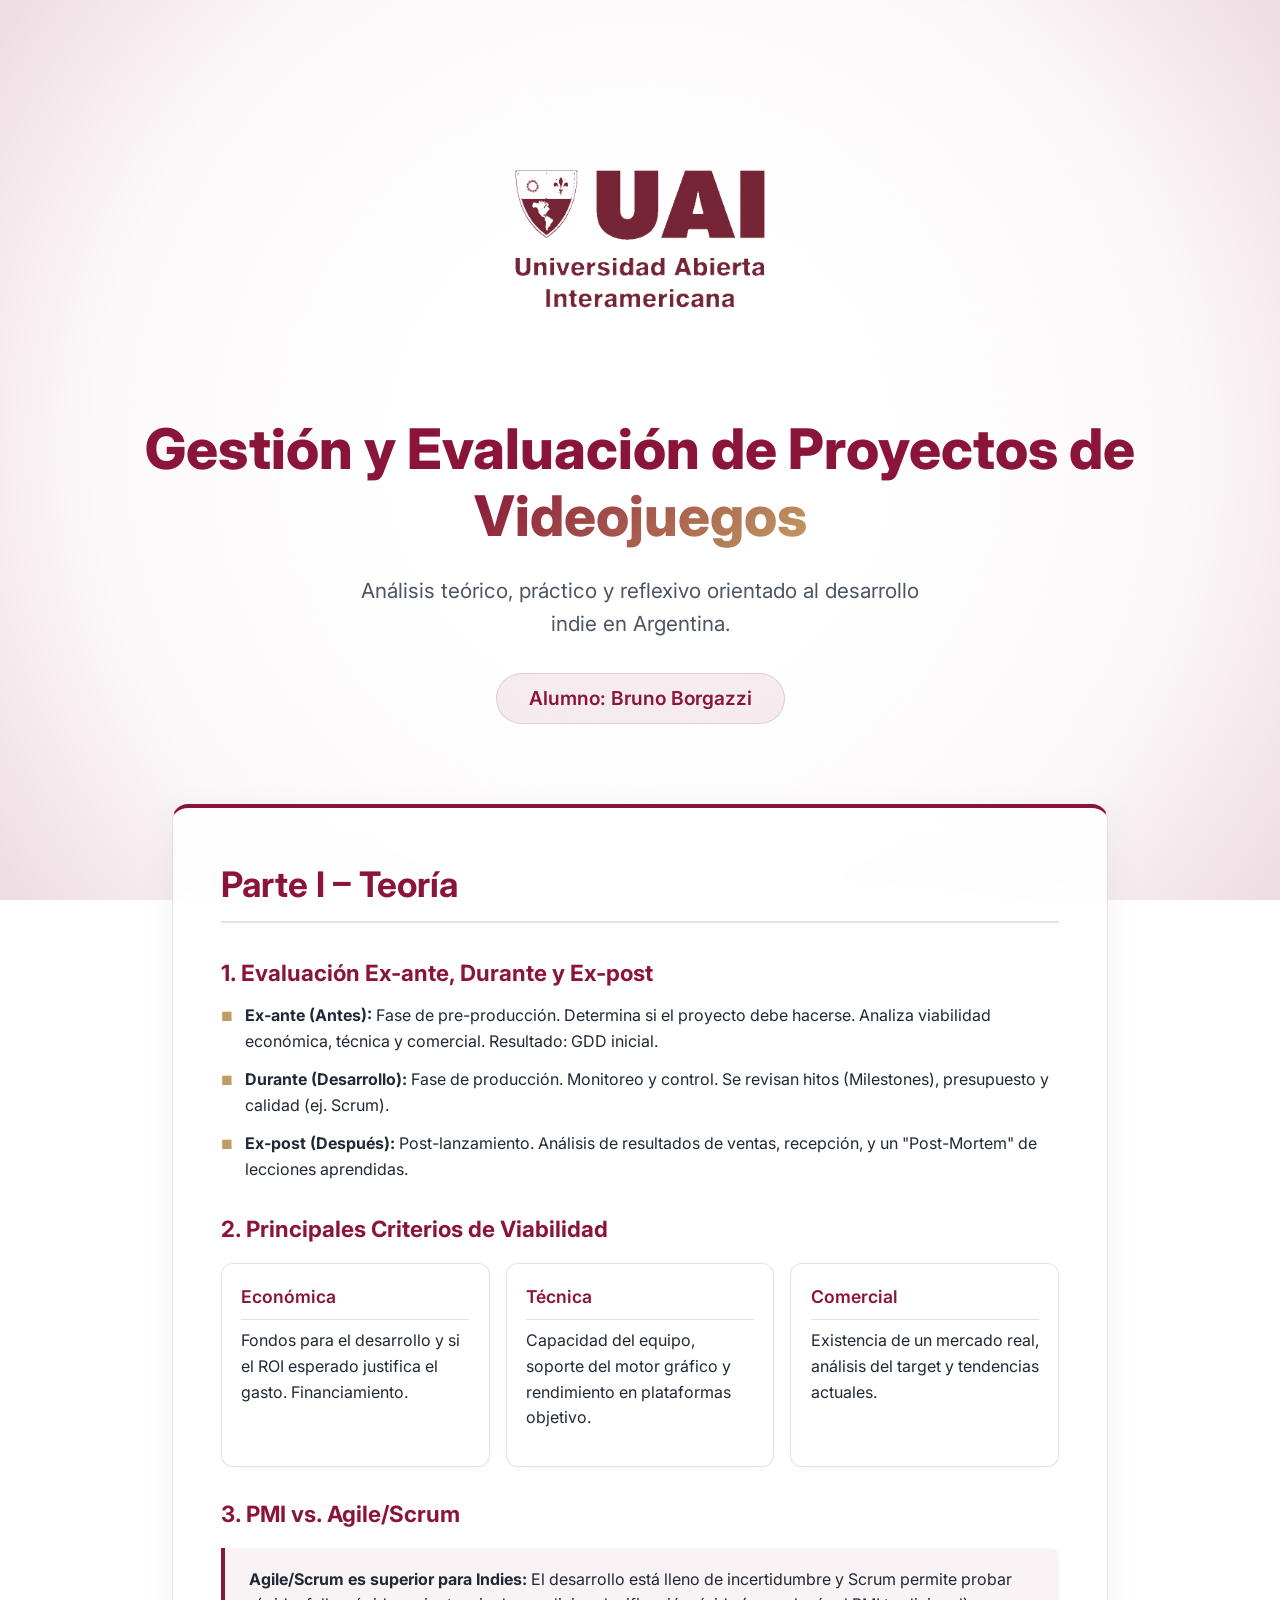
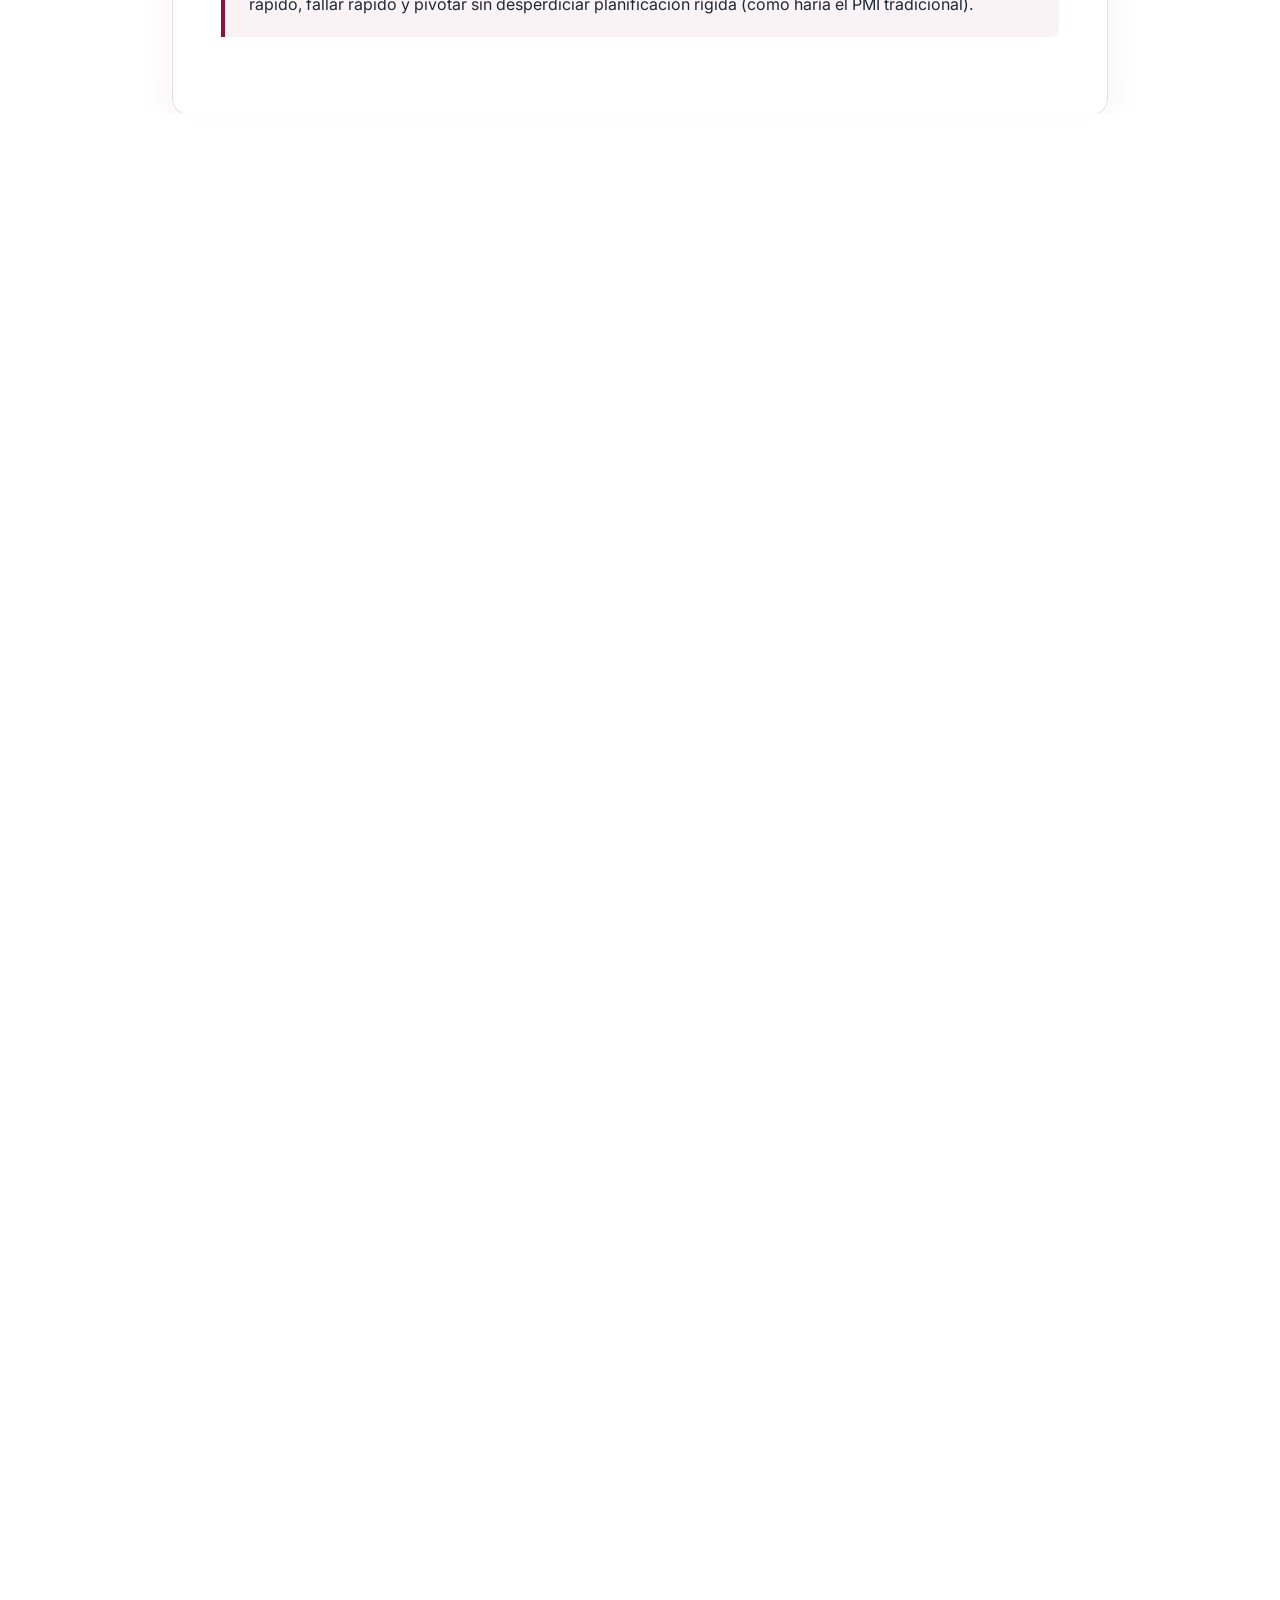
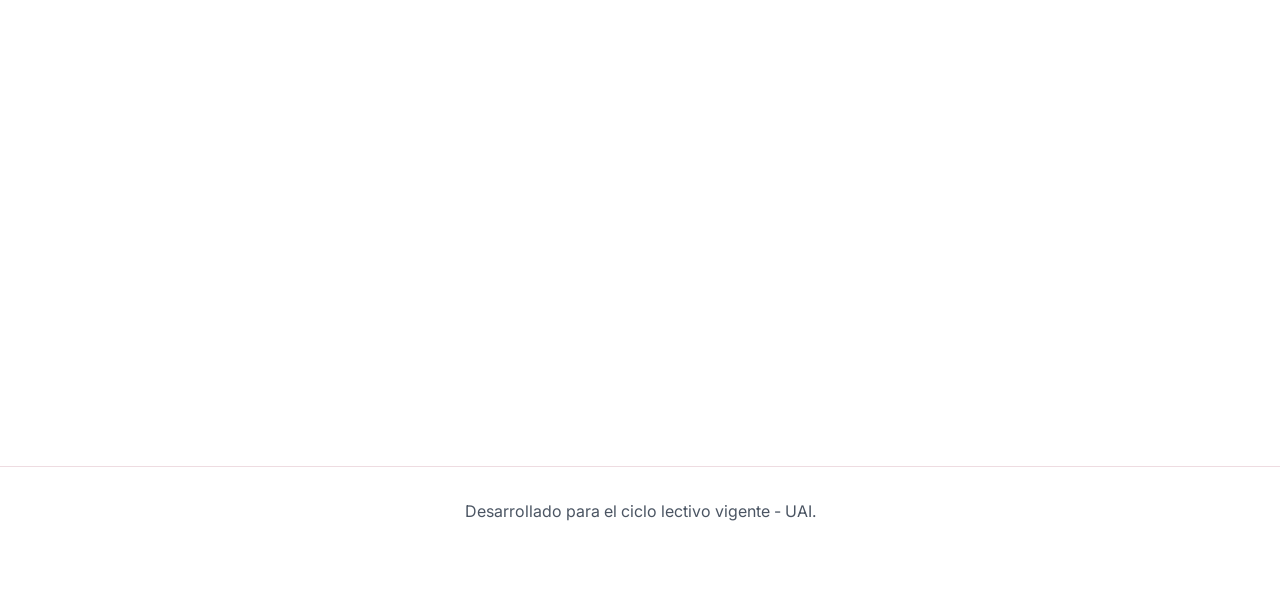
==== docs/index.html @ e212286d "Fix: Mover archivos a carpeta docs para coincidir con la configuración de GitHub Pages" ====
<!DOCTYPE html>
<html lang="es">
<head>
    <meta charset="UTF-8">
    <meta name="viewport" content="width=device-width, initial-scale=1.0">
    <title>Administración de Proyectos en Videojuegos - UAI</title>
    <meta name="description" content="Presentación interactiva de evaluación, planificación y viabilidad en proyectos de videojuegos indie.">
    <link rel="icon" type="image/svg+xml" href="favicon.svg">
    <link rel="preconnect" href="https://fonts.googleapis.com">
    <link rel="preconnect" href="https://fonts.gstatic.com" crossorigin>
    <link href="https://fonts.googleapis.com/css2?family=Inter:wght@300;400;600;800&display=swap" rel="stylesheet">
    <link rel="stylesheet" href="styles.css">
</head>
<body>
    <div class="background-effects"></div>

    <header class="hero container fade-in">
        <div class="logo-container">
            <img src="./LogoUAI-ezgif.com-remove-background.png" alt="Universidad Abierta Interamericana" class="uai-logo">
        </div>
        <h1>Gestión y Evaluación de Proyectos de <span class="text-gradient">Videojuegos</span></h1>
        <p class="subtitle">Análisis teórico, práctico y reflexivo orientado al desarrollo indie en Argentina.</p>
        <p class="student-name">Alumno: Bruno Borgazzi</p>
    </header>

    <main class="container">
        
        <!-- PARTE I -->
        <section class="glass-card fade-in" style="animation-delay: 0.2s;">
            <h2 class="section-title">Parte I – Teoría</h2>
            
            <div class="content-block">
                <h3>1. Evaluación Ex-ante, Durante y Ex-post</h3>
                <ul class="styled-list">
                    <li><strong>Ex-ante (Antes):</strong> Fase de pre-producción. Determina si el proyecto debe hacerse. Analiza viabilidad económica, técnica y comercial. Resultado: GDD inicial.</li>
                    <li><strong>Durante (Desarrollo):</strong> Fase de producción. Monitoreo y control. Se revisan hitos (Milestones), presupuesto y calidad (ej. Scrum).</li>
                    <li><strong>Ex-post (Después):</strong> Post-lanzamiento. Análisis de resultados de ventas, recepción, y un "Post-Mortem" de lecciones aprendidas.</li>
                </ul>
            </div>

            <div class="content-block">
                <h3>2. Principales Criterios de Viabilidad</h3>
                <div class="grid-cards">
                    <div class="mini-card">
                        <h4>Económica</h4>
                        <p>Fondos para el desarrollo y si el ROI esperado justifica el gasto. Financiamiento.</p>
                    </div>
                    <div class="mini-card">
                        <h4>Técnica</h4>
                        <p>Capacidad del equipo, soporte del motor gráfico y rendimiento en plataformas objetivo.</p>
                    </div>
                    <div class="mini-card">
                        <h4>Comercial</h4>
                        <p>Existencia de un mercado real, análisis del target y tendencias actuales.</p>
                    </div>
                </div>
            </div>

            <div class="content-block">
                <h3>3. PMI vs. Agile/Scrum</h3>
                <div class="highlight-box">
                    <strong>Agile/Scrum es superior para Indies:</strong> El desarrollo está lleno de incertidumbre y Scrum permite probar rápido, fallar rápido y pivotar sin desperdiciar planificación rígida (como haría el PMI tradicional).
                </div>
            </div>
        </section>

        <!-- PARTE II -->
        <section class="glass-card fade-in" style="animation-delay: 0.4s;">
            <h2 class="section-title">Parte II – Práctica <span class="subtitle-inline">Proyecto: "SandCastleMaker"</span></h2>
            
            <div class="content-block">
                <h3>1. Plan de Proyecto</h3>
                <ul class="styled-list">
                    <li><strong>Objetivos:</strong> Completar el desarrollo de un juego de físicas (puzzles con arena húmeda/seca y giroscopio) en Unity. Publicar en plataformas móviles (Android/iOS) y Steam en un plazo de 8-10 meses.</li>
                </ul>
                
                <h4>Cronograma (Hitos)</h4>
                <div class="timeline">
                    <div class="timeline-item"><strong>Mes 1-2:</strong> Pre-producción (GDD, prototipo de físicas de arena, GyroGravity).</div>
                    <div class="timeline-item"><strong>Mes 3-4:</strong> Vertical Slice (SandSpawner funcional, primeros niveles, UI base).</div>
                    <div class="timeline-item"><strong>Mes 5-7:</strong> Producción (Diseño de niveles complejos, KillZones, GoalAreas, pulido de mecánicas).</div>
                    <div class="timeline-item"><strong>Mes 8:</strong> Integración final (Música, SFX, transiciones de escenas).</div>
                    <div class="timeline-item"><strong>Mes 9-10:</strong> QA (Pruebas de rendimiento en múltiples celulares), Beta Testing y Lanzamiento.</div>
                </div>

                <p><strong>Presupuesto Estimado:</strong> Adaptado a un equipo indie de 2-3 personas (Sueldos, herramientas Unity, licencias de assets, campaña de marketing en redes).</p>
            </div>

            <div class="content-block">
                <h3>2. Matriz de Evaluación de Riesgos</h3>
                <div class="table-container">
                    <table>
                        <thead>
                            <tr>
                                <th>Riesgo</th>
                                <th>Probabilidad</th>
                                <th>Impacto</th>
                                <th>Mitigación</th>
                            </tr>
                        </thead>
                        <tbody>
                            <tr>
                                <td>Bugs de físicas y caída de FPS</td>
                                <td><span class="badge high">Alta</span></td>
                                <td><span class="badge critical">Crítico</span></td>
                                <td>Optimización temprana del código (ej. <em>SandPoolManager</em>) y profiling constante en móviles.</td>
                            </tr>
                            <tr>
                                <td>Mala respuesta del giroscopio</td>
                                <td><span class="badge medium">Media</span></td>
                                <td><span class="badge high">Alto</span></td>
                                <td>Realizar <em>playtesting</em> semanal y ofrecer alternativas de control táctil estándar.</td>
                            </tr>
                            <tr>
                                <td>Retraso en diseño de niveles</td>
                                <td><span class="badge medium">Media</span></td>
                                <td><span class="badge medium">Medio</span></td>
                                <td>Crear herramientas de <em>Level Design</em> ágiles dentro de Unity.</td>
                            </tr>
                            <tr>
                                <td>Fuga de personal clave</td>
                                <td><span class="badge medium">Media</span></td>
                                <td><span class="badge critical">Crítico</span></td>
                                <td>Mantener el código limpio, comentado y usar repositorios con Control de Versiones estricto (Git).</td>
                            </tr>
                        </tbody>
                    </table>
                </div>
            </div>

            <div class="content-block">
                <h3>3. Informe de Viabilidad</h3>
                <p>El proyecto es <strong>factible</strong>. Técnicamente, el equipo ya domina la creación de físicas y <em>pooling</em> en Unity. A nivel comercial, los juegos de puzzles físicos (*casual games*) tienen un mercado masivo en móviles, aunque requerirá un gran esfuerzo de marketing para lograr visibilidad orgánica en las <em>App Stores</em>.</p>
            </div>
        </section>

        <!-- PARTE III -->
        <section class="glass-card fade-in" style="animation-delay: 0.6s;">
            <h2 class="section-title">Parte III – Reflexión Crítica</h2>
            
            <div class="content-block">
                <h3>1. Rol de la administración en Argentina</h3>
                <p>En el país, es una herramienta de <strong>supervivencia</strong>. Las variables macroeconómicas obligan a la agilidad; un mal cálculo devela los fondos. Agile es vital para tener productos listos rápidamente. Además, es clave gestionar sin <em>crunch</em> para retener el talento local frente al mercado exterior.</p>
            </div>

            <div class="content-block">
                <h3>2. Escalabilidad a nivel Global/AAA</h3>
                <ul class="styled-list">
                    <li><strong>Modelo Híbrido:</strong> Cascada para planificación macro con inversores, y Scrum para equipos pequeños (escuadrones).</li>
                    <li><strong>Departamentalización:</strong> Roles dedicados estrictos (Productor Ejecutivo, QA Leads, Directores de Arte).</li>
                    <li><strong>Gestión de Riesgos Internacional:</strong> Contemplar presupuesto para localización masiva, certificación en consolas (TRC/Lotcheck) y eventos globales.</li>
                </ul>
            </div>
        </section>
        
    </main>

    <footer class="fade-in" style="animation-delay: 0.8s;">
        <div class="container">
            <p>Desarrollado para el ciclo lectivo vigente - UAI.</p>
        </div>
    </footer>
</body>
</html>
---- docs/styles.css ----
:root {
    /* UAI Formal Theme - Light Mode */
    --bg-color: #ffffff;
    --text-main: #1f2937;
    --text-muted: #4b5563;
    --primary: #8a1538; /* UAI Burgundy/Bordeaux */
    --primary-glow: rgba(138, 21, 56, 0.1);
    --secondary: #c29b62; /* Gold accent */
    --glass-bg: rgba(255, 255, 255, 0.85);
    --glass-border: rgba(138, 21, 56, 0.15);
    
    --badge-high: #d97706; /* Darker for light bg */
    --badge-medium: #2563eb;
    --badge-critical: #dc2626;
}

* {
    margin: 0;
    padding: 0;
    box-sizing: border-box;
}

body {
    font-family: 'Inter', sans-serif;
    background-color: var(--bg-color);
    color: var(--text-main);
    line-height: 1.6;
    overflow-x: hidden;
    position: relative;
}

/* Background effects */
.background-effects {
    position: fixed;
    top: 0;
    left: 0;
    width: 100vw;
    height: 100vh;
    z-index: -1;
    overflow: hidden;
    background: radial-gradient(circle at center, #ffffff 30%, rgba(138, 21, 56, 0.03) 70%, rgba(138, 21, 56, 0.15) 100%);
}

/* Layout */
.container {
    max-width: 1000px;
    margin: 0 auto;
    padding: 0 2rem;
}

/* Hero Section */
.hero {
    padding: 6rem 0 4rem;
    text-align: center;
    display: flex;
    flex-direction: column;
    align-items: center;
}

.logo-container {
    margin-bottom: 2rem;
    background: transparent;
    padding: 0;
}

.uai-logo {
    max-width: 280px;
    height: auto;
    object-fit: contain;
}

h1 {
    font-size: 3.5rem;
    font-weight: 800;
    margin-bottom: 1.5rem;
    line-height: 1.2;
    color: var(--primary);
}

.text-gradient {
    background: linear-gradient(135deg, var(--primary), var(--secondary));
    -webkit-background-clip: text;
    -webkit-text-fill-color: transparent;
    background-clip: text;
}

.subtitle {
    font-size: 1.3rem;
    color: var(--text-muted);
    font-weight: 400;
    max-width: 600px;
    margin: 0 auto;
}

.student-name {
    font-size: 1.2rem;
    font-weight: 600;
    color: var(--primary);
    margin-top: 2rem;
    background: rgba(138, 21, 56, 0.08);
    padding: 0.6rem 2rem;
    border-radius: 30px;
    border: 1px solid rgba(138, 21, 56, 0.15);
    display: inline-block;
}

/* Glass Cards */
.glass-card {
    background: var(--glass-bg);
    backdrop-filter: blur(12px);
    -webkit-backdrop-filter: blur(12px);
    border: 1px solid var(--glass-border);
    border-radius: 16px;
    padding: 3rem;
    margin-bottom: 3rem;
    box-shadow: 0 10px 40px rgba(0, 0, 0, 0.05);
    border-top: 4px solid var(--primary); /* Accento formal en borde superior */
    transition: transform 0.3s ease, box-shadow 0.3s ease;
}

.glass-card:hover {
    transform: translateY(-5px);
    box-shadow: 0 15px 50px rgba(0, 0, 0, 0.1);
}

.section-title {
    font-size: 2.2rem;
    font-weight: 700;
    margin-bottom: 2rem;
    border-bottom: 2px solid var(--glass-border);
    padding-bottom: 0.5rem;
    display: flex;
    align-items: center;
    gap: 1rem;
    color: var(--primary);
}

.subtitle-inline {
    font-size: 1rem;
    font-weight: 600;
    color: var(--primary);
    background: rgba(194, 155, 98, 0.2);
    padding: 0.2rem 0.8rem;
    border-radius: 20px;
}

.content-block {
    margin-bottom: 1.8rem;
}

.content-block h3 {
    font-size: 1.4rem;
    color: var(--primary);
    margin-bottom: 0.8rem;
}

.content-block h4 {
    font-size: 1.1rem;
    color: var(--text-muted);
    margin: 1.5rem 0 0.5rem;
    font-weight: 600;
}

/* Typography & Lists */
p {
    margin-bottom: 1rem;
}

.styled-list {
    list-style: none;
}

.styled-list li {
    position: relative;
    padding-left: 1.5rem;
    margin-bottom: 0.8rem;
}

.styled-list li::before {
    content: "■";
    position: absolute;
    left: 0;
    color: var(--secondary);
    font-size: 0.8em;
    top: 0.25em;
}

/* Highlight Box */
.highlight-box {
    background: rgba(138, 21, 56, 0.05);
    border-left: 4px solid var(--primary);
    padding: 1.2rem 1.5rem;
    border-radius: 0 8px 8px 0;
    margin-top: 1rem;
}

/* Grid Cards */
.grid-cards {
    display: grid;
    grid-template-columns: repeat(auto-fit, minmax(200px, 1fr));
    gap: 1rem;
    margin-top: 1rem;
}

.mini-card {
    background: #ffffff;
    border: 1px solid var(--glass-border);
    padding: 1.2rem;
    border-radius: 12px;
    box-shadow: 0 2px 10px rgba(0,0,0,0.02);
}

.mini-card h4 {
    margin-top: 0;
    color: var(--primary);
    border-bottom: 1px solid var(--glass-border);
    padding-bottom: 0.5rem;
}

/* Timeline */
.timeline {
    border-left: 2px solid var(--secondary);
    padding-left: 1.5rem;
    margin-top: 1rem;
    margin-bottom: 1rem;
}

.timeline-item {
    position: relative;
    margin-bottom: 0.5rem;
}

.timeline-item::before {
    content: "";
    position: absolute;
    left: -1.85rem;
    top: 0.4rem;
    width: 10px;
    height: 10px;
    border-radius: 50%;
    background: var(--primary);
    box-shadow: 0 0 10px var(--primary-glow);
}

/* Tables */
.table-container {
    overflow-x: auto;
    margin-top: 1rem;
}

table {
    width: 100%;
    border-collapse: collapse;
    background: #ffffff;
    border-radius: 8px;
    overflow: hidden;
    border: 1px solid var(--glass-border);
}

th, td {
    padding: 0.8rem 1rem;
    text-align: left;
    border-bottom: 1px solid var(--glass-border);
}

th {
    background: rgba(138, 21, 56, 0.05);
    font-weight: 700;
    color: var(--primary);
}

tr:hover td {
    background: rgba(138, 21, 56, 0.02);
}

/* Badges */
.badge {
    padding: 0.2rem 0.6rem;
    border-radius: 12px;
    font-size: 0.85rem;
    font-weight: 600;
}

.badge.high { background: rgba(245, 158, 11, 0.15); color: var(--badge-high); }
.badge.medium { background: rgba(59, 130, 246, 0.15); color: var(--badge-medium); }
.badge.critical { background: rgba(239, 68, 68, 0.15); color: var(--badge-critical); }

footer {
    text-align: center;
    padding: 2rem 0;
    color: var(--text-muted);
    border-top: 1px solid var(--glass-border);
    margin-top: 2rem;
    margin-bottom: 2rem;
}

/* Animations */
.fade-in {
    opacity: 0;
    animation: fadeIn 1s ease-out forwards;
}

@keyframes fadeIn {
    from { opacity: 0; transform: translateY(20px); }
    to { opacity: 1; transform: translateY(0); }
}

/* Responsive / Mobile */
@media (max-width: 768px) {
    body {
        font-size: 15px; 
    }

    .hero { 
        padding: 4rem 0 2rem; 
    }

    .container {
        padding: 0 1rem; /* Reducimos los márgenes a los lados */
    }

    .uai-logo {
        max-width: 180px;
    }

    h1 { 
        font-size: 2.2rem; 
    }

    /* Mantenemos los modales bonitos, solo reducimos un poco el padding interno para que entre más texto */
    .glass-card { 
        padding: 1.8rem; 
        border-radius: 12px;
        margin-bottom: 2rem;
    }

    .section-title { 
        font-size: 1.6rem; 
        flex-direction: column;
        align-items: flex-start;
        gap: 0.5rem;
    }
}
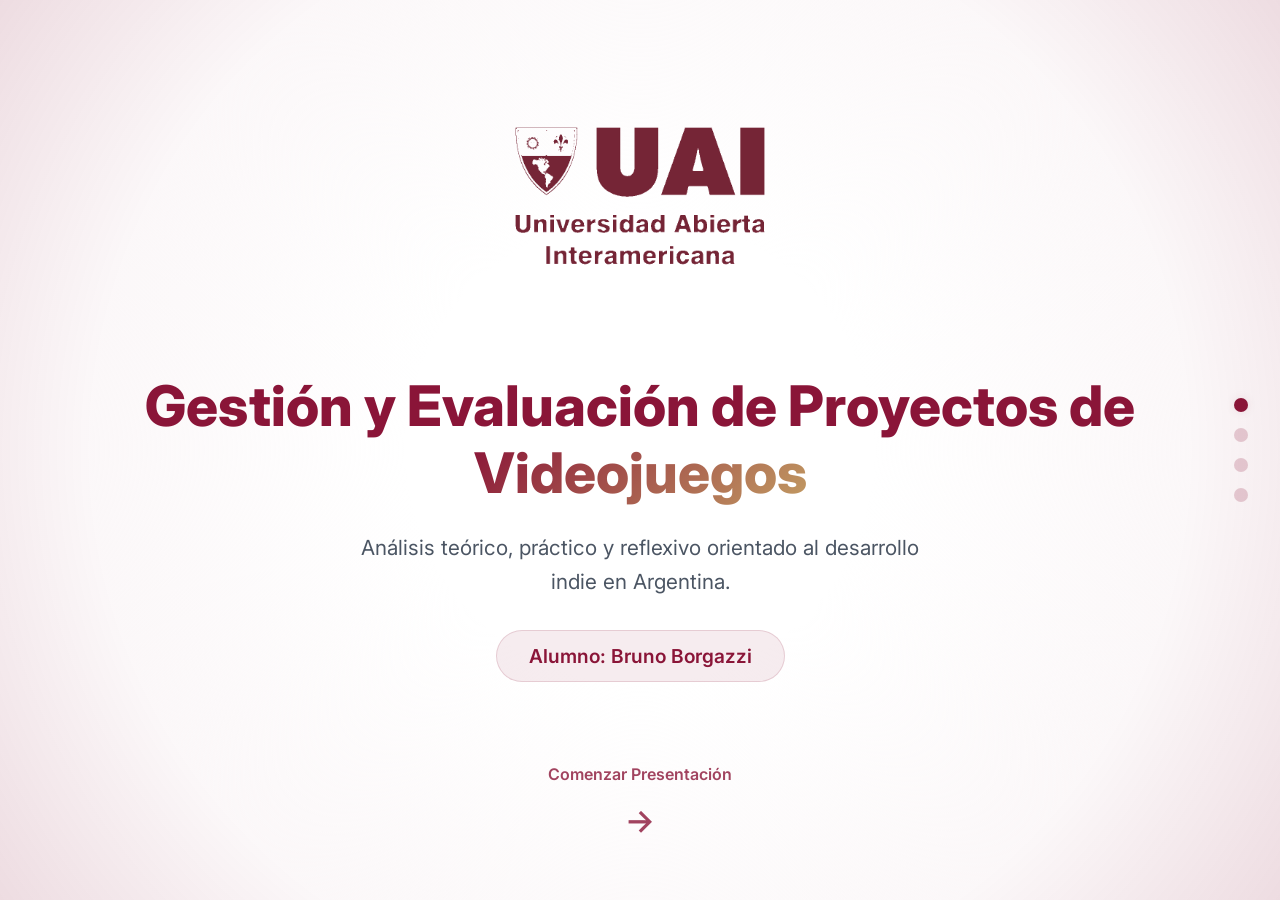
==== commit b60655db: "Fix: Restaurar presentacion por diapositivas interactiva en PC, manteniendo formato Landing Page exc" ====
--- a/docs/index.html
+++ b/docs/index.html
@@ -14,151 +14,247 @@
 <body>
     <div class="background-effects"></div>
 
-    <header class="hero container fade-in">
-        <div class="logo-container">
-            <img src="./LogoUAI-ezgif.com-remove-background.png" alt="Universidad Abierta Interamericana" class="uai-logo">
-        </div>
-        <h1>Gestión y Evaluación de Proyectos de <span class="text-gradient">Videojuegos</span></h1>
-        <p class="subtitle">Análisis teórico, práctico y reflexivo orientado al desarrollo indie en Argentina.</p>
-        <p class="student-name">Alumno: Bruno Borgazzi</p>
-    </header>
-
-    <main class="container">
-        
+    <div class="slider-nav">
+        <div class="nav-dot active" onclick="goToSlide(0)"></div>
+        <div class="nav-dot" onclick="goToSlide(1)"></div>
+        <div class="nav-dot" onclick="goToSlide(2)"></div>
+        <div class="nav-dot" onclick="goToSlide(3)"></div>
+    </div>
+
+    <div id="presentation">
+        <!-- PORTADA -->
+        <section class="slide active">
+            <div class="slide-content slide-hero">
+                <div class="logo-container">
+                    <img src="./LogoUAI-ezgif.com-remove-background.png" alt="Universidad Abierta Interamericana" class="uai-logo">
+                </div>
+                <h1>Gestión y Evaluación de Proyectos de <span class="text-gradient">Videojuegos</span></h1>
+                <p class="subtitle">Análisis teórico, práctico y reflexivo orientado al desarrollo indie en Argentina.</p>
+                <p class="student-name">Alumno: Bruno Borgazzi</p>
+                
+                <div class="scroll-indicator" onclick="goToSlide(1)">
+                    <span>Comenzar Presentación</span>
+                    <div class="arrow-nav">→</div>
+                </div>
+            </div>
+        </section>
+
         <!-- PARTE I -->
-        <section class="glass-card fade-in" style="animation-delay: 0.2s;">
-            <h2 class="section-title">Parte I – Teoría</h2>
+        <section class="slide">
+            <div class="slide-content glass-card slide-scrollable">
+                <h2 class="section-title">Parte I – Teoría</h2>
+                
+                <div class="content-block">
+                    <h3>1. Evaluación Ex-ante, Durante y Ex-post</h3>
+                    <ul class="styled-list">
+                        <li><strong>Ex-ante (Antes):</strong> Fase de pre-producción. Determina si el proyecto debe hacerse. Analiza viabilidad económica, técnica y comercial. Resultado: GDD inicial.</li>
+                        <li><strong>Durante (Desarrollo):</strong> Fase de producción. Monitoreo y control. Se revisan hitos (Milestones), presupuesto y calidad (ej. Scrum).</li>
+                        <li><strong>Ex-post (Después):</strong> Post-lanzamiento. Análisis de resultados de ventas, recepción, y un "Post-Mortem" de lecciones aprendidas.</li>
+                    </ul>
+                </div>
+
+                <div class="content-block">
+                    <h3>2. Principales Criterios de Viabilidad</h3>
+                    <div class="grid-cards">
+                        <div class="mini-card">
+                            <h4>Económica</h4>
+                            <p>Fondos para el desarrollo y si el ROI esperado justifica el gasto. Financiamiento.</p>
+                        </div>
+                        <div class="mini-card">
+                            <h4>Técnica</h4>
+                            <p>Capacidad del equipo, soporte del motor gráfico y rendimiento en plataformas objetivo.</p>
+                        </div>
+                        <div class="mini-card">
+                            <h4>Comercial</h4>
+                            <p>Existencia de un mercado real, análisis del target y tendencias actuales.</p>
+                        </div>
+                    </div>
+                </div>
+
+                <div class="content-block">
+                    <h3>3. PMI vs. Agile/Scrum</h3>
+                    <div class="highlight-box">
+                        <strong>Agile/Scrum es superior para Indies:</strong> El desarrollo está lleno de incertidumbre y Scrum permite probar rápido, fallar rápido y pivotar sin desperdiciar planificación rígida (como haría el PMI tradicional).
+                    </div>
+                </div>
+            </div>
+        </section>
+
+        <!-- PARTE II -->
+        <section class="slide">
+            <div class="slide-content glass-card slide-scrollable">
+                <h2 class="section-title">Parte II – Práctica <span class="subtitle-inline">Proyecto: "SandCastleMaker"</span></h2>
+                
+                <div class="content-block">
+                    <h3>1. Plan de Proyecto</h3>
+                    <ul class="styled-list">
+                        <li><strong>Objetivos:</strong> Completar el desarrollo de un juego de físicas (puzzles con arena húmeda/seca y giroscopio) en Unity. Publicar en plataformas móviles (Android/iOS) y Steam en un plazo de 8-10 meses.</li>
+                    </ul>
+                    
+                    <h4>Cronograma (Hitos)</h4>
+                    <div class="timeline">
+                        <div class="timeline-item"><strong>Mes 1-2:</strong> Pre-producción (GDD, prototipo de físicas de arena, GyroGravity).</div>
+                        <div class="timeline-item"><strong>Mes 3-4:</strong> Vertical Slice (SandSpawner funcional, primeros niveles, UI base).</div>
+                        <div class="timeline-item"><strong>Mes 5-7:</strong> Producción (Diseño de niveles complejos, KillZones, GoalAreas, pulido de mecánicas).</div>
+                        <div class="timeline-item"><strong>Mes 8:</strong> Integración final (Música, SFX, transiciones de escenas).</div>
+                        <div class="timeline-item"><strong>Mes 9-10:</strong> QA (Pruebas de rendimiento en múltiples celulares), Beta Testing y Lanzamiento.</div>
+                    </div>
+
+                    <p><strong>Presupuesto Estimado:</strong> Adaptado a un equipo indie de 2-3 personas (Sueldos, herramientas Unity, licencias de assets, campaña de marketing en redes).</p>
+                </div>
+
+                <div class="content-block">
+                    <h3>2. Matriz de Evaluación de Riesgos</h3>
+                    <div class="table-container">
+                        <table>
+                            <thead>
+                                <tr>
+                                    <th>Riesgo</th>
+                                    <th>Probabilidad</th>
+                                    <th>Impacto</th>
+                                    <th>Mitigación</th>
+                                </tr>
+                            </thead>
+                            <tbody>
+                                <tr>
+                                    <td>Bugs de físicas y caída de FPS</td>
+                                    <td><span class="badge high">Alta</span></td>
+                                    <td><span class="badge critical">Crítico</span></td>
+                                    <td>Optimización temprana del código (ej. <em>SandPoolManager</em>) y profiling constante en móviles.</td>
+                                </tr>
+                                <tr>
+                                    <td>Mala respuesta del giroscopio</td>
+                                    <td><span class="badge medium">Media</span></td>
+                                    <td><span class="badge high">Alto</span></td>
+                                    <td>Realizar <em>playtesting</em> semanal y ofrecer alternativas de control táctil estándar.</td>
+                                </tr>
+                                <tr>
+                                    <td>Retraso en diseño de niveles</td>
+                                    <td><span class="badge medium">Media</span></td>
+                                    <td><span class="badge medium">Medio</span></td>
+                                    <td>Crear herramientas de <em>Level Design</em> ágiles dentro de Unity.</td>
+                                </tr>
+                                <tr>
+                                    <td>Fuga de personal clave</td>
+                                    <td><span class="badge medium">Media</span></td>
+                                    <td><span class="badge critical">Crítico</span></td>
+                                    <td>Mantener el código limpio, comentado y usar repositorios con Control de Versiones estricto (Git).</td>
+                                </tr>
+                            </tbody>
+                        </table>
+                    </div>
+                </div>
+
+                <div class="content-block">
+                    <h3>3. Informe de Viabilidad</h3>
+                    <p>El proyecto es <strong>factible</strong>. Técnicamente, el equipo ya domina la creación de físicas y <em>pooling</em> en Unity. A nivel comercial, los juegos de puzzles físicos (*casual games*) tienen un mercado masivo en móviles, aunque requerirá un gran esfuerzo de marketing para lograr visibilidad orgánica en las <em>App Stores</em>.</p>
+                </div>
+            </div>
+        </section>
+
+        <!-- PARTE III -->
+        <section class="slide">
+            <div class="slide-content glass-card slide-scrollable">
+                <h2 class="section-title">Parte III – Reflexión Crítica</h2>
+                
+                <div class="content-block">
+                    <h3>1. Rol de la administración en Argentina</h3>
+                    <p>En el país, es una herramienta de <strong>supervivencia</strong>. Las variables macroeconómicas obligan a la agilidad; un mal cálculo devela los fondos. Agile es vital para tener productos listos rápidamente. Además, es clave gestionar sin <em>crunch</em> para retener el talento local frente al mercado exterior.</p>
+                </div>
+
+                <div class="content-block">
+                    <h3>2. Escalabilidad a nivel Global/AAA</h3>
+                    <ul class="styled-list">
+                        <li><strong>Modelo Híbrido:</strong> Cascada para planificación macro con inversores, y Scrum para equipos pequeños (escuadrones).</li>
+                        <li><strong>Departamentalización:</strong> Roles dedicados estrictos (Productor Ejecutivo, QA Leads, Directores de Arte).</li>
+                        <li><strong>Gestión de Riesgos Internacional:</strong> Contemplar presupuesto para localización masiva, certificación en consolas (TRC/Lotcheck) y eventos globales.</li>
+                    </ul>
+                </div>
+
+                <div class="scroll-indicator end-presentation" onclick="goToSlide(0)">
+                    <span>Volver al Inicio</span>
+                    <div class="arrow-nav left">←</div>
+                </div>
+            </div>
+        </section>
+    </div>
+
+    <script>
+        const slides = document.querySelectorAll('.slide');
+        const dots = document.querySelectorAll('.nav-dot');
+        let currentSlide = 0;
+        let isAnimating = false;
+        let isMobile = window.innerWidth <= 768;
+
+        window.addEventListener('resize', () => {
+            isMobile = window.innerWidth <= 768;
+        });
+
+        function goToSlide(n) {
+            // Si es móvil, la navegación por slides está desactivada (es landing page)
+            if (isMobile) {
+                // Hacemos scroll suave hasta la sección correspondiente
+                slides[n].scrollIntoView({ behavior: 'smooth' });
+                return;
+            }
+
+            if (isAnimating || n < 0 || n >= slides.length || n === currentSlide) return;
+            isAnimating = true;
             
-            <div class="content-block">
-                <h3>1. Evaluación Ex-ante, Durante y Ex-post</h3>
-                <ul class="styled-list">
-                    <li><strong>Ex-ante (Antes):</strong> Fase de pre-producción. Determina si el proyecto debe hacerse. Analiza viabilidad económica, técnica y comercial. Resultado: GDD inicial.</li>
-                    <li><strong>Durante (Desarrollo):</strong> Fase de producción. Monitoreo y control. Se revisan hitos (Milestones), presupuesto y calidad (ej. Scrum).</li>
-                    <li><strong>Ex-post (Después):</strong> Post-lanzamiento. Análisis de resultados de ventas, recepción, y un "Post-Mortem" de lecciones aprendidas.</li>
-                </ul>
-            </div>
-
-            <div class="content-block">
-                <h3>2. Principales Criterios de Viabilidad</h3>
-                <div class="grid-cards">
-                    <div class="mini-card">
-                        <h4>Económica</h4>
-                        <p>Fondos para el desarrollo y si el ROI esperado justifica el gasto. Financiamiento.</p>
-                    </div>
-                    <div class="mini-card">
-                        <h4>Técnica</h4>
-                        <p>Capacidad del equipo, soporte del motor gráfico y rendimiento en plataformas objetivo.</p>
-                    </div>
-                    <div class="mini-card">
-                        <h4>Comercial</h4>
-                        <p>Existencia de un mercado real, análisis del target y tendencias actuales.</p>
-                    </div>
-                </div>
-            </div>
-
-            <div class="content-block">
-                <h3>3. PMI vs. Agile/Scrum</h3>
-                <div class="highlight-box">
-                    <strong>Agile/Scrum es superior para Indies:</strong> El desarrollo está lleno de incertidumbre y Scrum permite probar rápido, fallar rápido y pivotar sin desperdiciar planificación rígida (como haría el PMI tradicional).
-                </div>
-            </div>
-        </section>
-
-        <!-- PARTE II -->
-        <section class="glass-card fade-in" style="animation-delay: 0.4s;">
-            <h2 class="section-title">Parte II – Práctica <span class="subtitle-inline">Proyecto: "SandCastleMaker"</span></h2>
+            const direction = n > currentSlide ? 1 : -1;
             
-            <div class="content-block">
-                <h3>1. Plan de Proyecto</h3>
-                <ul class="styled-list">
-                    <li><strong>Objetivos:</strong> Completar el desarrollo de un juego de físicas (puzzles con arena húmeda/seca y giroscopio) en Unity. Publicar en plataformas móviles (Android/iOS) y Steam en un plazo de 8-10 meses.</li>
-                </ul>
-                
-                <h4>Cronograma (Hitos)</h4>
-                <div class="timeline">
-                    <div class="timeline-item"><strong>Mes 1-2:</strong> Pre-producción (GDD, prototipo de físicas de arena, GyroGravity).</div>
-                    <div class="timeline-item"><strong>Mes 3-4:</strong> Vertical Slice (SandSpawner funcional, primeros niveles, UI base).</div>
-                    <div class="timeline-item"><strong>Mes 5-7:</strong> Producción (Diseño de niveles complejos, KillZones, GoalAreas, pulido de mecánicas).</div>
-                    <div class="timeline-item"><strong>Mes 8:</strong> Integración final (Música, SFX, transiciones de escenas).</div>
-                    <div class="timeline-item"><strong>Mes 9-10:</strong> QA (Pruebas de rendimiento en múltiples celulares), Beta Testing y Lanzamiento.</div>
-                </div>
-
-                <p><strong>Presupuesto Estimado:</strong> Adaptado a un equipo indie de 2-3 personas (Sueldos, herramientas Unity, licencias de assets, campaña de marketing en redes).</p>
-            </div>
-
-            <div class="content-block">
-                <h3>2. Matriz de Evaluación de Riesgos</h3>
-                <div class="table-container">
-                    <table>
-                        <thead>
-                            <tr>
-                                <th>Riesgo</th>
-                                <th>Probabilidad</th>
-                                <th>Impacto</th>
-                                <th>Mitigación</th>
-                            </tr>
-                        </thead>
-                        <tbody>
-                            <tr>
-                                <td>Bugs de físicas y caída de FPS</td>
-                                <td><span class="badge high">Alta</span></td>
-                                <td><span class="badge critical">Crítico</span></td>
-                                <td>Optimización temprana del código (ej. <em>SandPoolManager</em>) y profiling constante en móviles.</td>
-                            </tr>
-                            <tr>
-                                <td>Mala respuesta del giroscopio</td>
-                                <td><span class="badge medium">Media</span></td>
-                                <td><span class="badge high">Alto</span></td>
-                                <td>Realizar <em>playtesting</em> semanal y ofrecer alternativas de control táctil estándar.</td>
-                            </tr>
-                            <tr>
-                                <td>Retraso en diseño de niveles</td>
-                                <td><span class="badge medium">Media</span></td>
-                                <td><span class="badge medium">Medio</span></td>
-                                <td>Crear herramientas de <em>Level Design</em> ágiles dentro de Unity.</td>
-                            </tr>
-                            <tr>
-                                <td>Fuga de personal clave</td>
-                                <td><span class="badge medium">Media</span></td>
-                                <td><span class="badge critical">Crítico</span></td>
-                                <td>Mantener el código limpio, comentado y usar repositorios con Control de Versiones estricto (Git).</td>
-                            </tr>
-                        </tbody>
-                    </table>
-                </div>
-            </div>
-
-            <div class="content-block">
-                <h3>3. Informe de Viabilidad</h3>
-                <p>El proyecto es <strong>factible</strong>. Técnicamente, el equipo ya domina la creación de físicas y <em>pooling</em> en Unity. A nivel comercial, los juegos de puzzles físicos (*casual games*) tienen un mercado masivo en móviles, aunque requerirá un gran esfuerzo de marketing para lograr visibilidad orgánica en las <em>App Stores</em>.</p>
-            </div>
-        </section>
-
-        <!-- PARTE III -->
-        <section class="glass-card fade-in" style="animation-delay: 0.6s;">
-            <h2 class="section-title">Parte III – Reflexión Crítica</h2>
+            slides[currentSlide].classList.remove('active');
+            slides[currentSlide].style.transform = `translateX(${direction * -50}px)`;
+            slides[currentSlide].style.opacity = '0';
+            slides[currentSlide].style.visibility = 'hidden';
+
+            currentSlide = n;
             
-            <div class="content-block">
-                <h3>1. Rol de la administración en Argentina</h3>
-                <p>En el país, es una herramienta de <strong>supervivencia</strong>. Las variables macroeconómicas obligan a la agilidad; un mal cálculo devela los fondos. Agile es vital para tener productos listos rápidamente. Además, es clave gestionar sin <em>crunch</em> para retener el talento local frente al mercado exterior.</p>
-            </div>
-
-            <div class="content-block">
-                <h3>2. Escalabilidad a nivel Global/AAA</h3>
-                <ul class="styled-list">
-                    <li><strong>Modelo Híbrido:</strong> Cascada para planificación macro con inversores, y Scrum para equipos pequeños (escuadrones).</li>
-                    <li><strong>Departamentalización:</strong> Roles dedicados estrictos (Productor Ejecutivo, QA Leads, Directores de Arte).</li>
-                    <li><strong>Gestión de Riesgos Internacional:</strong> Contemplar presupuesto para localización masiva, certificación en consolas (TRC/Lotcheck) y eventos globales.</li>
-                </ul>
-            </div>
-        </section>
-        
-    </main>
-
-    <footer class="fade-in" style="animation-delay: 0.8s;">
-        <div class="container">
-            <p>Desarrollado para el ciclo lectivo vigente - UAI.</p>
-        </div>
-    </footer>
+            slides[currentSlide].classList.add('active');
+            slides[currentSlide].style.transform = 'translateX(0)';
+            slides[currentSlide].style.opacity = '1';
+            slides[currentSlide].style.visibility = 'visible';
+
+            dots.forEach(dot => dot.classList.remove('active'));
+            dots[currentSlide].classList.add('active');
+
+            setTimeout(() => { isAnimating = false; }, 800);
+        }
+
+        // Mouse wheel logic only for PC
+        window.addEventListener('wheel', (e) => {
+            if (isMobile) return; 
+
+            const scrollableElement = slides[currentSlide].querySelector('.slide-scrollable');
+            if (scrollableElement) {
+                const isScrollingDown = e.deltaY > 0;
+                const isScrollingUp = e.deltaY < 0;
+                
+                const isAtTop = scrollableElement.scrollTop === 0;
+                const isAtBottom = scrollableElement.scrollTop + scrollableElement.clientHeight >= scrollableElement.scrollHeight - 1;
+
+                if ((isScrollingDown && !isAtBottom) || (isScrollingUp && !isAtTop)) {
+                    return; 
+                }
+            }
+
+            if (e.deltaY > 50) {
+                goToSlide(currentSlide + 1);
+            } else if (e.deltaY < -50) {
+                goToSlide(currentSlide - 1);
+            }
+        });
+
+        // Keyboard logic only for PC
+        window.addEventListener('keydown', (e) => {
+            if (isMobile) return;
+            if (e.key === 'ArrowDown' || e.key === 'ArrowRight' || e.key === ' ') {
+                goToSlide(currentSlide + 1);
+            } else if (e.key === 'ArrowUp' || e.key === 'ArrowLeft') {
+                goToSlide(currentSlide - 1);
+            }
+        });
+
+    </script>
 </body>
 </html>
--- a/docs/styles.css
+++ b/docs/styles.css
@@ -25,8 +25,7 @@
     background-color: var(--bg-color);
     color: var(--text-main);
     line-height: 1.6;
-    overflow-x: hidden;
-    position: relative;
+    overflow: hidden; /* Evitar scroll nativo en PC */
 }
 
 /* Background effects */
@@ -41,20 +40,95 @@
     background: radial-gradient(circle at center, #ffffff 30%, rgba(138, 21, 56, 0.03) 70%, rgba(138, 21, 56, 0.15) 100%);
 }
 
-/* Layout */
-.container {
+#presentation {
+    position: relative;
+    width: 100vw;
+    height: 100vh;
+}
+
+.slide {
+    position: absolute;
+    top: 0;
+    left: 0;
+    width: 100%;
+    height: 100%;
+    opacity: 0;
+    visibility: hidden;
+    transition: opacity 0.8s ease-in-out, transform 0.8s cubic-bezier(0.25, 1, 0.5, 1);
+    display: flex;
+    justify-content: center;
+    align-items: center;
+    padding: 2rem;
+}
+
+.slide.active {
+    opacity: 1;
+    visibility: visible;
+    transform: translateY(0);
+}
+
+.slide-content {
     max-width: 1000px;
-    margin: 0 auto;
-    padding: 0 2rem;
-}
-
-/* Hero Section */
-.hero {
-    padding: 6rem 0 4rem;
-    text-align: center;
+    width: 100%;
+    max-height: 90vh; /* Permite scroll interno si es muy largo */
+}
+
+.slide-scrollable {
+    overflow-y: auto;
+    padding-right: 1rem;
+}
+
+/* Custom Scrollbar for internal scroll */
+.slide-scrollable::-webkit-scrollbar {
+    width: 8px;
+}
+.slide-scrollable::-webkit-scrollbar-track {
+    background: rgba(138, 21, 56, 0.05); 
+    border-radius: 4px;
+}
+.slide-scrollable::-webkit-scrollbar-thumb {
+    background: var(--primary); 
+    border-radius: 4px;
+}
+
+/* Slider Navigation (Dots) */
+.slider-nav {
+    position: fixed;
+    right: 2rem;
+    top: 50%;
+    transform: translateY(-50%);
+    display: flex;
+    flex-direction: column;
+    gap: 1rem;
+    z-index: 100;
+}
+
+.nav-dot {
+    width: 14px;
+    height: 14px;
+    border-radius: 50%;
+    background: rgba(138, 21, 56, 0.2);
+    cursor: pointer;
+    transition: background 0.3s, transform 0.3s;
+}
+
+.nav-dot:hover {
+    background: rgba(138, 21, 56, 0.5);
+    transform: scale(1.2);
+}
+
+.nav-dot.active {
+    background: var(--primary);
+    box-shadow: 0 0 10px var(--primary-glow);
+}
+
+/* Hero Slide */
+.slide-hero {
     display: flex;
     flex-direction: column;
     align-items: center;
+    justify-content: center;
+    text-align: center;
 }
 
 .logo-container {
@@ -101,7 +175,45 @@
     padding: 0.6rem 2rem;
     border-radius: 30px;
     border: 1px solid rgba(138, 21, 56, 0.15);
-    display: inline-block;
+}
+
+.scroll-indicator {
+    margin-top: 4rem;
+    cursor: pointer;
+    display: flex;
+    flex-direction: column;
+    align-items: center;
+    color: var(--primary);
+    font-weight: 600;
+    opacity: 0.8;
+    transition: opacity 0.3s, transform 0.3s;
+}
+
+.scroll-indicator:hover {
+    opacity: 1;
+    transform: translateY(5px);
+}
+
+.arrow-nav {
+    margin-top: 0.5rem;
+    font-size: 2rem;
+    animation: bounce-horizontal 2s infinite;
+}
+
+@keyframes bounce-horizontal {
+    0%, 20%, 50%, 80%, 100% { transform: translateX(0); }
+    40% { transform: translateX(10px); }
+    60% { transform: translateX(5px); }
+}
+
+.arrow-nav.left {
+    animation: bounce-horizontal-left 2s infinite;
+}
+
+@keyframes bounce-horizontal-left {
+    0%, 20%, 50%, 80%, 100% { transform: translateX(0); }
+    40% { transform: translateX(-10px); }
+    60% { transform: translateX(-5px); }
 }
 
 /* Glass Cards */
@@ -112,15 +224,8 @@
     border: 1px solid var(--glass-border);
     border-radius: 16px;
     padding: 3rem;
-    margin-bottom: 3rem;
     box-shadow: 0 10px 40px rgba(0, 0, 0, 0.05);
     border-top: 4px solid var(--primary); /* Accento formal en borde superior */
-    transition: transform 0.3s ease, box-shadow 0.3s ease;
-}
-
-.glass-card:hover {
-    transform: translateY(-5px);
-    box-shadow: 0 15px 50px rgba(0, 0, 0, 0.1);
 }
 
 .section-title {
@@ -285,53 +390,68 @@
 .badge.medium { background: rgba(59, 130, 246, 0.15); color: var(--badge-medium); }
 .badge.critical { background: rgba(239, 68, 68, 0.15); color: var(--badge-critical); }
 
-footer {
-    text-align: center;
-    padding: 2rem 0;
-    color: var(--text-muted);
-    border-top: 1px solid var(--glass-border);
-    margin-top: 2rem;
-    margin-bottom: 2rem;
-}
-
-/* Animations */
-.fade-in {
-    opacity: 0;
-    animation: fadeIn 1s ease-out forwards;
-}
-
-@keyframes fadeIn {
-    from { opacity: 0; transform: translateY(20px); }
-    to { opacity: 1; transform: translateY(0); }
-}
-
-/* Responsive / Mobile */
+/* Responsive / Mobile (Landing Page Style ONLY for Mobile) */
 @media (max-width: 768px) {
     body {
-        font-size: 15px; 
-    }
-
-    .hero { 
-        padding: 4rem 0 2rem; 
-    }
-
-    .container {
-        padding: 0 1rem; /* Reducimos los márgenes a los lados */
-    }
-
-    .uai-logo {
-        max-width: 180px;
-    }
-
-    h1 { 
-        font-size: 2.2rem; 
-    }
-
-    /* Mantenemos los modales bonitos, solo reducimos un poco el padding interno para que entre más texto */
+        font-size: 15px;
+        overflow-y: auto; /* Devolvemos el scroll nativo */
+    }
+
+    #presentation {
+        position: static;
+        height: auto;
+    }
+
+    .slider-nav {
+        display: none; /* Ocultamos los puntos de navegación */
+    }
+
+    .slide {
+        position: static;
+        opacity: 1 !important;
+        visibility: visible !important;
+        transform: none !important; /* Desactivamos animaciones de slides */
+        transition: none !important;
+        padding: 1rem;
+        height: auto;
+        min-height: auto;
+        display: block;
+        margin-bottom: 2rem;
+    }
+
+    .slide-hero {
+        min-height: 80vh;
+        padding: 4rem 1rem 2rem 1rem;
+    }
+
+    .slide-content {
+        max-height: none; /* Quitamos restricciones de altura en las tarjetas */
+    }
+
+    .slide-scrollable {
+        overflow-y: visible;
+        padding-right: 0;
+    }
+
+    /* Mantenemos los modales hermosos pero mejor adaptados */
     .glass-card { 
         padding: 1.8rem; 
         border-radius: 12px;
-        margin-bottom: 2rem;
+        box-shadow: 0 5px 20px rgba(0,0,0,0.05);
+        margin: 0 auto;
+    }
+
+    .uai-logo {
+        max-width: 180px;
+    }
+
+    h1 { 
+        font-size: 2.2rem; 
+        margin-bottom: 1rem;
+    }
+
+    .scroll-indicator {
+        display: none; /* Ocultamos flechitas */
     }
 
     .section-title { 
